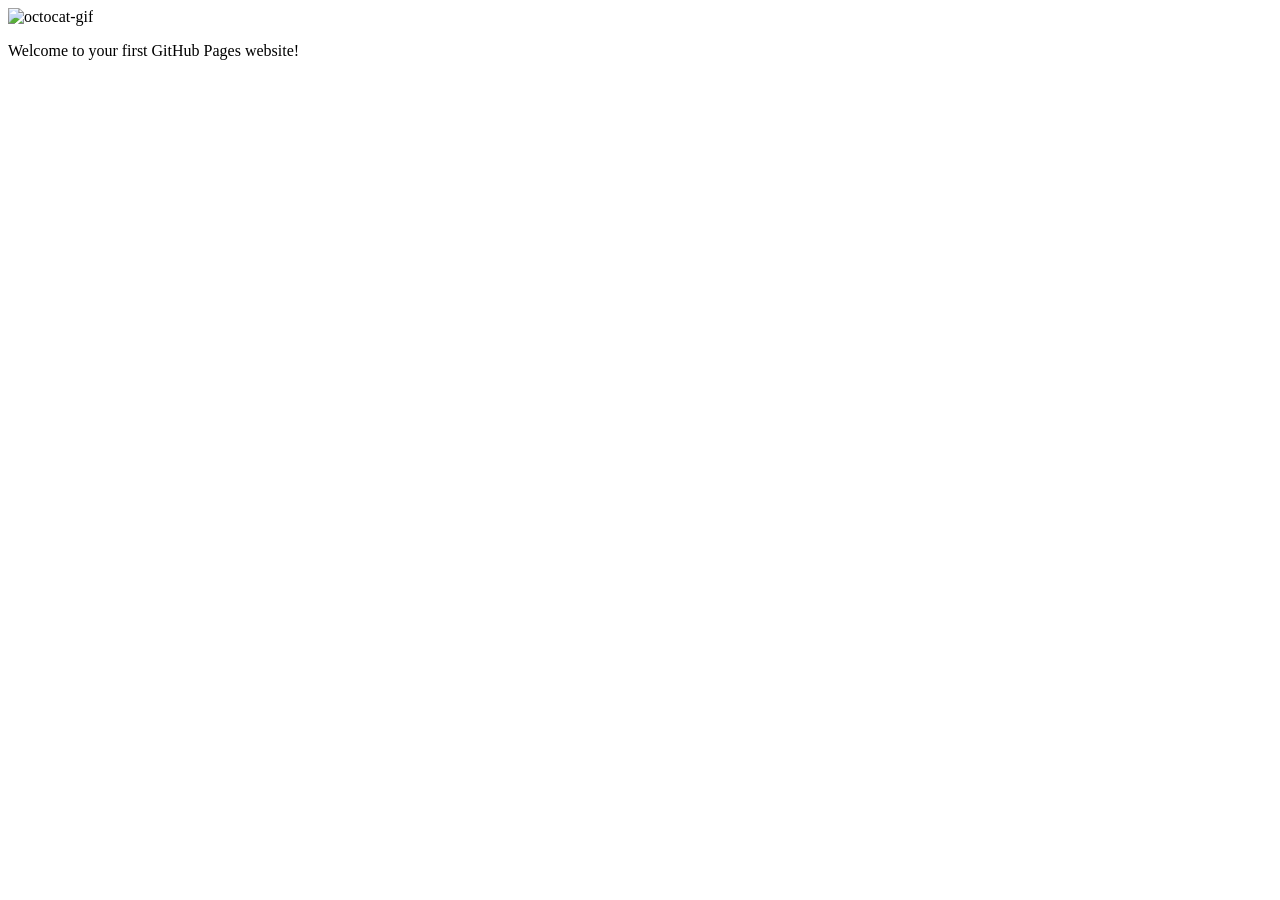
==== index.html @ 154609fc "Initial commit" ====
<!DOCTYPE html>

<html>
<head>
  <meta http-equiv="Content-Type" content="text/html; charset=utf-8"/>
  <title>my-first-website</title>
  <LINK href="styles.css" rel="stylesheet" type="text/css">
</head>

<body>

<img src="https://octodex.github.com/images/daftpunktocat-thomas.gif" id="octocat" alt="octocat-gif" />

<!-- Change this code here by copy and pasting your template on line 15 -->
<p>Welcome to your first GitHub Pages website!</p>

</body>
</html>
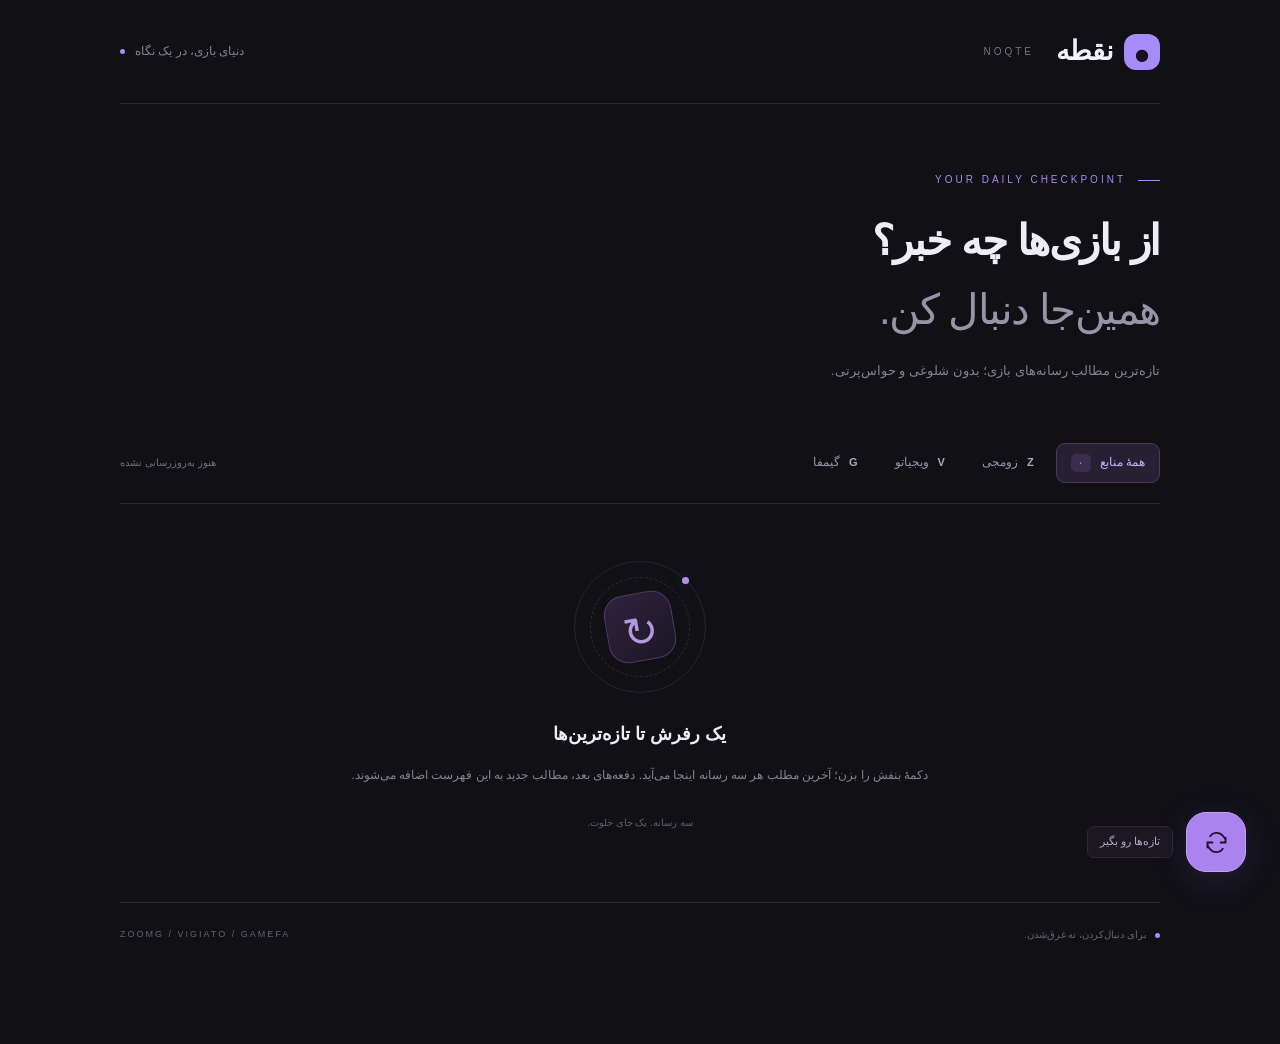
==== commit d8e88fea: "Add local Persian gaming news reader" ====
--- a/index.html
+++ b/index.html
@@ -1,18 +1,20 @@
-<!DOCTYPE html>
-
-<html>
+<!doctype html>
+<html lang="fa" dir="rtl">
 <head>
-  <meta http-equiv="Content-Type" content="text/html; charset=utf-8"/>
-  <title>my-first-website</title>
-  <LINK href="styles.css" rel="stylesheet" type="text/css">
+<meta charset="utf-8"><meta name="viewport" content="width=device-width, initial-scale=1">
+<meta name="theme-color" content="#101015"><title>نقطه • تازه‌های بازی</title>
+<link rel="stylesheet" href="styles.css"><script src="app.js" defer></script>
 </head>
-
 <body>
-
-<img src="https://octodex.github.com/images/daftpunktocat-thomas.gif" id="octocat" alt="octocat-gif" />
-
-<!-- Change this code here by copy and pasting your template on line 15 -->
-<p>Welcome to your first GitHub Pages website!</p>
-
-</body>
-</html>
+<div class="shell">
+<header><a class="brand" href="./" aria-label="نقطه، خانه"><span class="brand-icon">•</span> نقطه<span class="brand-en">NOQTE</span></a><span class="header-note">دنیای بازی، در یک نگاه<span class="live-dot"></span></span></header>
+<main>
+<section class="intro"><div class="eyebrow">YOUR DAILY CHECKPOINT <span></span></div><h1>از بازی‌ها چه خبر؟<span>همین‌جا دنبال کن.</span></h1><p>تازه‌ترین مطالب رسانه‌های بازی؛ بدون شلوغی و حواس‌پرتی.</p></section>
+<section class="toolbar" aria-label="فیلتر منابع"><div class="filters"><button class="filter active" data-filter="all" aria-pressed="true">همهٔ منابع <span id="total">۰</span></button><button class="filter" data-filter="Z" aria-pressed="false"><b>Z</b> زومجی</button><button class="filter" data-filter="V" aria-pressed="false"><b>V</b> ویجیاتو</button><button class="filter" data-filter="G" aria-pressed="false"><b>G</b> گیمفا</button></div><span class="update-time" id="update-time">هنوز به‌روزرسانی نشده</span></section>
+<div id="messages" role="status" aria-live="polite"></div>
+<section id="articles" class="articles" aria-label="مطالب"></section>
+<section id="empty" class="empty"><div class="empty-art"><span class="orbit orbit-one"></span><span class="orbit orbit-two"></span><span class="empty-symbol">↻</span><i></i></div><h2>یک رفرش تا تازه‌ترین‌ها</h2><p>دکمهٔ بنفش را بزن؛ آخرین مطلب هر سه رسانه اینجا می‌آید.<br>دفعه‌های بعد، مطالب جدید به این فهرست اضافه می‌شوند.</p><span class="empty-caption">سه رسانه. یک جای خلوت.</span></section>
+<footer><span><i></i> برای دنبال‌کردن، نه غرق‌شدن.</span><span>ZOOMG / VIGIATO / GAMEFA</span></footer>
+</main></div>
+<div class="refresh-wrap"><span id="refresh-label">تازه‌ها رو بگیر</span><button id="refresh" aria-label="دریافت مطالب جدید" title="دریافت مطالب جدید"><svg viewBox="0 0 24 24" fill="none" stroke="currentColor" stroke-width="1.7"><path d="M20 7v5h-5M4 17v-5h5"/><path d="M6.1 7a7 7 0 0 1 11.5-1L20 9M4 15l2.4 3A7 7 0 0 0 17.9 17"/></svg></button></div>
+</body></html>
--- a/styles.css
+++ b/styles.css
@@ -0,0 +1 @@
+:root{color-scheme:dark;--bg:#101015;--surface:#18181f;--muted:#85838f;--purple:#a78bfa;--border:#292731}*{box-sizing:border-box}body{margin:0;background:var(--bg);color:#eeecf5;font-family:Tahoma,Arial,sans-serif;font-size:14px;line-height:1.8}button,a{-webkit-tap-highlight-color:transparent}button{font:inherit;cursor:pointer}button:focus-visible,a:focus-visible{outline:2px solid var(--purple);outline-offset:5px}.shell{max-width:1120px;padding:0 40px;margin:auto}header{height:104px;display:flex;align-items:center;justify-content:space-between;border-bottom:1px solid var(--border)}.brand{display:flex;align-items:center;gap:10px;font-size:27px;font-weight:bold;color:#f5f1ff;text-decoration:none}.brand-icon{background:#a78bfa;color:#171020;border-radius:12px;width:36px;height:36px;display:grid;place-items:center;font-size:43px;line-height:1}.brand-en{font-size:10px;font-weight:normal;letter-spacing:3px;color:#777280;margin-right:12px}.header-note{display:flex;gap:10px;align-items:center;font-size:12px;color:var(--muted)}.live-dot,footer i{width:5px;height:5px;background:#a78bfa;border-radius:100%;display:inline-block}.intro{padding:67px 0 48px}.eyebrow{font-family:Arial,sans-serif;font-size:10px;letter-spacing:3px;color:var(--purple);display:flex;align-items:center;gap:12px;direction:ltr;justify-content:flex-end}.eyebrow span{width:22px;height:1px;background:var(--purple)}h1{font-size:42px;line-height:1.65;letter-spacing:-1.5px;margin:17px 0 14px}h1 span{display:block;color:#9993a7;font-weight:normal}.intro p{color:var(--muted);font-size:13px}.toolbar{display:flex;justify-content:space-between;align-items:center;gap:16px;border-bottom:1px solid var(--border);padding-bottom:20px}.filters{display:flex;gap:7px}.filter{border:1px solid transparent;background:transparent;border-radius:9px;color:#9b96a7;padding:8px 14px;font-size:12px;display:flex;gap:9px;align-items:center}.filter:hover{background:#202028}.filter.active{background:#262033;border-color:#4a365f;color:#c8afff}.filter b{font-family:Arial,sans-serif;font-size:11px;color:#b1a8bd}.filter span{font-family:Tahoma;font-size:10px;background:#3a2d4d;min-width:20px;border-radius:5px;padding:0 4px}.update-time{font-size:10px;color:#746f80;white-space:nowrap}.empty{text-align:center;padding:57px 0 70px}.empty-art{position:relative;width:132px;height:132px;margin:0 auto 25px;display:grid;place-items:center}.orbit{position:absolute;border:1px solid #292233;border-radius:100%;inset:0}.orbit-two{inset:16px;border-style:dashed;border-color:#31253f}.empty-symbol{display:grid;place-items:center;border:1px solid #51396c;border-radius:20px;background:linear-gradient(145deg,#30223e,#1b1724);color:#b497df;font-family:Arial;font-size:42px;width:68px;height:68px;transform:rotate(-10deg)}.empty-art i{position:absolute;top:16px;right:17px;width:7px;height:7px;background:#b292e7;border-radius:100%;box-shadow:0 0 16px #ac83ed55}.empty h2{font-size:18px;margin:0 0 10px}.empty p{color:var(--muted);font-size:12px;line-height:2.2}.empty-caption{display:block;color:#625b6d;font-size:10px;margin-top:26px}footer{display:flex;justify-content:space-between;color:#686371;font-size:10px;border-top:1px solid var(--border);padding:23px 0 100px}footer span:first-child{display:flex;align-items:center;gap:8px}footer span:last-child{font-family:Arial;letter-spacing:2px;font-size:9px}.refresh-wrap{position:fixed;right:34px;bottom:28px;display:flex;flex-direction:row-reverse;align-items:center;gap:13px;z-index:5}.refresh-wrap>span{background:#1b1822;border:1px solid #302739;border-radius:7px;padding:5px 12px;color:#b9a6d1;font-size:11px}#refresh{width:60px;height:60px;background:#ab83ef;color:#201230;border:1px solid #c4a0ff;border-radius:20px;box-shadow:0 8px 35px #8053cb33;display:grid;place-items:center;transition:transform .2s,background .2s}#refresh:hover{background:#bd9bf7;transform:translateY(-3px)}#refresh svg{width:27px;height:27px}#refresh:disabled{cursor:wait;opacity:.75}#refresh:disabled svg{animation:spin 1.2s linear infinite}@keyframes spin{to{transform:rotate(360deg)}}.articles{display:grid;grid-template-columns:1fr 1fr;gap:18px;padding:25px 0}.articles:empty{display:none}.card{display:flex;gap:12px;align-items:flex-start;padding:15px;background:#17161d;border:1px solid #29252f;border-radius:13px;transition:border-color .2s}.card:hover{border-color:#655077}.source-letter{flex-shrink:0;width:27px;height:29px;border:1px solid #483655;background:#2d223b;color:#c3a0f4;font: bold 14px/29px Arial;text-align:center;border-radius:7px}.story-link{flex:1;min-width:0;color:inherit;text-decoration:none}.image-wrap{height:155px;background:linear-gradient(125deg,#2f2440,#1e1c27);border-radius:8px;overflow:hidden;display:grid;place-items:center;color:#9c80be;font:30px Arial}.image-wrap img{width:100%;height:100%;object-fit:cover}.card h2{font-size:14px;line-height:2;margin:13px 0 9px;font-weight:normal}.card-meta{font-size:10px;color:#8f819d;display:flex;justify-content:space-between}.notice{background:#221d2b;border:1px solid #463254;border-radius:9px;padding:10px 15px;margin-top:16px;font-size:12px;color:#c7b3de}.notice.error{background:#2b2026;border-color:#52313f;color:#e0b4c5}[hidden]{display:none!important}@media(min-width:1500px){.shell{max-width:1200px}.intro{padding-top:80px}}@media(max-width:650px){.shell{padding:0 21px}header{height:82px}.header-note{font-size:10px}.brand-en{display:none}.intro{padding:44px 0 29px}h1{font-size:33px}.intro p{font-size:11px}.toolbar{align-items:flex-start;flex-direction:column;gap:12px}.filters{gap:3px;width:100%;justify-content:space-between}.filter{padding:7px 9px;font-size:11px}.empty{padding:40px 0}.empty p{font-size:11px}.articles{grid-template-columns:1fr}.image-wrap{height:190px}.refresh-wrap{right:20px;bottom:20px}#refresh{width:55px;height:55px;border-radius:18px}footer span:last-child{font-size:7px;letter-spacing:1px}}
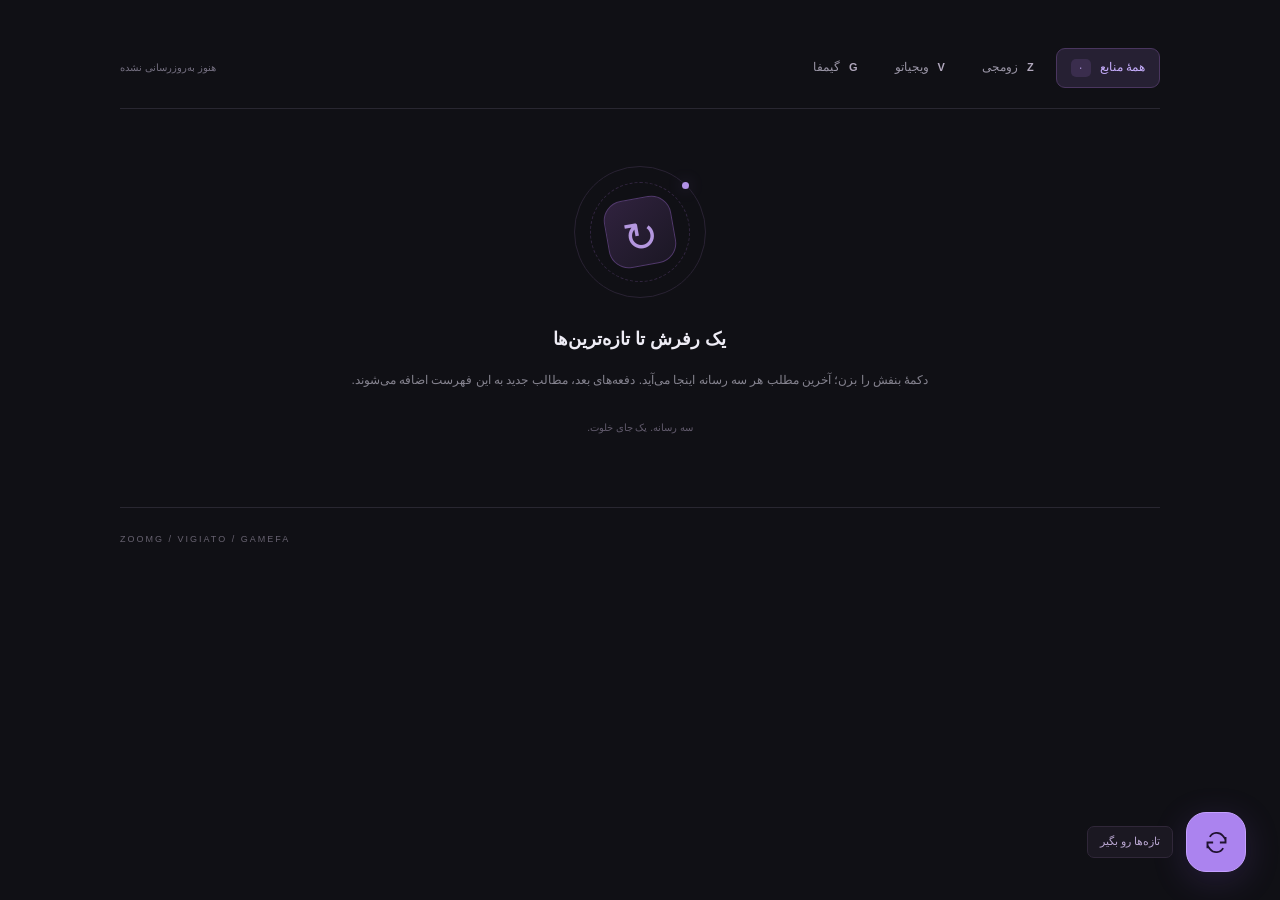
==== commit b84364a6: "Simplify layout and improve article images" ====
--- a/index.html
+++ b/index.html
@@ -2,19 +2,17 @@
 <html lang="fa" dir="rtl">
 <head>
 <meta charset="utf-8"><meta name="viewport" content="width=device-width, initial-scale=1">
-<meta name="theme-color" content="#101015"><title>نقطه • تازه‌های بازی</title>
+<meta name="theme-color" content="#101015"><title>تازه‌های بازی</title>
 <link rel="stylesheet" href="styles.css"><script src="app.js" defer></script>
 </head>
 <body>
 <div class="shell">
-<header><a class="brand" href="./" aria-label="نقطه، خانه"><span class="brand-icon">•</span> نقطه<span class="brand-en">NOQTE</span></a><span class="header-note">دنیای بازی، در یک نگاه<span class="live-dot"></span></span></header>
 <main>
-<section class="intro"><div class="eyebrow">YOUR DAILY CHECKPOINT <span></span></div><h1>از بازی‌ها چه خبر؟<span>همین‌جا دنبال کن.</span></h1><p>تازه‌ترین مطالب رسانه‌های بازی؛ بدون شلوغی و حواس‌پرتی.</p></section>
 <section class="toolbar" aria-label="فیلتر منابع"><div class="filters"><button class="filter active" data-filter="all" aria-pressed="true">همهٔ منابع <span id="total">۰</span></button><button class="filter" data-filter="Z" aria-pressed="false"><b>Z</b> زومجی</button><button class="filter" data-filter="V" aria-pressed="false"><b>V</b> ویجیاتو</button><button class="filter" data-filter="G" aria-pressed="false"><b>G</b> گیمفا</button></div><span class="update-time" id="update-time">هنوز به‌روزرسانی نشده</span></section>
 <div id="messages" role="status" aria-live="polite"></div>
 <section id="articles" class="articles" aria-label="مطالب"></section>
 <section id="empty" class="empty"><div class="empty-art"><span class="orbit orbit-one"></span><span class="orbit orbit-two"></span><span class="empty-symbol">↻</span><i></i></div><h2>یک رفرش تا تازه‌ترین‌ها</h2><p>دکمهٔ بنفش را بزن؛ آخرین مطلب هر سه رسانه اینجا می‌آید.<br>دفعه‌های بعد، مطالب جدید به این فهرست اضافه می‌شوند.</p><span class="empty-caption">سه رسانه. یک جای خلوت.</span></section>
-<footer><span><i></i> برای دنبال‌کردن، نه غرق‌شدن.</span><span>ZOOMG / VIGIATO / GAMEFA</span></footer>
+<footer><span>ZOOMG / VIGIATO / GAMEFA</span></footer>
 </main></div>
 <div class="refresh-wrap"><span id="refresh-label">تازه‌ها رو بگیر</span><button id="refresh" aria-label="دریافت مطالب جدید" title="دریافت مطالب جدید"><svg viewBox="0 0 24 24" fill="none" stroke="currentColor" stroke-width="1.7"><path d="M20 7v5h-5M4 17v-5h5"/><path d="M6.1 7a7 7 0 0 1 11.5-1L20 9M4 15l2.4 3A7 7 0 0 0 17.9 17"/></svg></button></div>
 </body></html>
--- a/styles.css
+++ b/styles.css
@@ -1 +1 @@
-:root{color-scheme:dark;--bg:#101015;--surface:#18181f;--muted:#85838f;--purple:#a78bfa;--border:#292731}*{box-sizing:border-box}body{margin:0;background:var(--bg);color:#eeecf5;font-family:Tahoma,Arial,sans-serif;font-size:14px;line-height:1.8}button,a{-webkit-tap-highlight-color:transparent}button{font:inherit;cursor:pointer}button:focus-visible,a:focus-visible{outline:2px solid var(--purple);outline-offset:5px}.shell{max-width:1120px;padding:0 40px;margin:auto}header{height:104px;display:flex;align-items:center;justify-content:space-between;border-bottom:1px solid var(--border)}.brand{display:flex;align-items:center;gap:10px;font-size:27px;font-weight:bold;color:#f5f1ff;text-decoration:none}.brand-icon{background:#a78bfa;color:#171020;border-radius:12px;width:36px;height:36px;display:grid;place-items:center;font-size:43px;line-height:1}.brand-en{font-size:10px;font-weight:normal;letter-spacing:3px;color:#777280;margin-right:12px}.header-note{display:flex;gap:10px;align-items:center;font-size:12px;color:var(--muted)}.live-dot,footer i{width:5px;height:5px;background:#a78bfa;border-radius:100%;display:inline-block}.intro{padding:67px 0 48px}.eyebrow{font-family:Arial,sans-serif;font-size:10px;letter-spacing:3px;color:var(--purple);display:flex;align-items:center;gap:12px;direction:ltr;justify-content:flex-end}.eyebrow span{width:22px;height:1px;background:var(--purple)}h1{font-size:42px;line-height:1.65;letter-spacing:-1.5px;margin:17px 0 14px}h1 span{display:block;color:#9993a7;font-weight:normal}.intro p{color:var(--muted);font-size:13px}.toolbar{display:flex;justify-content:space-between;align-items:center;gap:16px;border-bottom:1px solid var(--border);padding-bottom:20px}.filters{display:flex;gap:7px}.filter{border:1px solid transparent;background:transparent;border-radius:9px;color:#9b96a7;padding:8px 14px;font-size:12px;display:flex;gap:9px;align-items:center}.filter:hover{background:#202028}.filter.active{background:#262033;border-color:#4a365f;color:#c8afff}.filter b{font-family:Arial,sans-serif;font-size:11px;color:#b1a8bd}.filter span{font-family:Tahoma;font-size:10px;background:#3a2d4d;min-width:20px;border-radius:5px;padding:0 4px}.update-time{font-size:10px;color:#746f80;white-space:nowrap}.empty{text-align:center;padding:57px 0 70px}.empty-art{position:relative;width:132px;height:132px;margin:0 auto 25px;display:grid;place-items:center}.orbit{position:absolute;border:1px solid #292233;border-radius:100%;inset:0}.orbit-two{inset:16px;border-style:dashed;border-color:#31253f}.empty-symbol{display:grid;place-items:center;border:1px solid #51396c;border-radius:20px;background:linear-gradient(145deg,#30223e,#1b1724);color:#b497df;font-family:Arial;font-size:42px;width:68px;height:68px;transform:rotate(-10deg)}.empty-art i{position:absolute;top:16px;right:17px;width:7px;height:7px;background:#b292e7;border-radius:100%;box-shadow:0 0 16px #ac83ed55}.empty h2{font-size:18px;margin:0 0 10px}.empty p{color:var(--muted);font-size:12px;line-height:2.2}.empty-caption{display:block;color:#625b6d;font-size:10px;margin-top:26px}footer{display:flex;justify-content:space-between;color:#686371;font-size:10px;border-top:1px solid var(--border);padding:23px 0 100px}footer span:first-child{display:flex;align-items:center;gap:8px}footer span:last-child{font-family:Arial;letter-spacing:2px;font-size:9px}.refresh-wrap{position:fixed;right:34px;bottom:28px;display:flex;flex-direction:row-reverse;align-items:center;gap:13px;z-index:5}.refresh-wrap>span{background:#1b1822;border:1px solid #302739;border-radius:7px;padding:5px 12px;color:#b9a6d1;font-size:11px}#refresh{width:60px;height:60px;background:#ab83ef;color:#201230;border:1px solid #c4a0ff;border-radius:20px;box-shadow:0 8px 35px #8053cb33;display:grid;place-items:center;transition:transform .2s,background .2s}#refresh:hover{background:#bd9bf7;transform:translateY(-3px)}#refresh svg{width:27px;height:27px}#refresh:disabled{cursor:wait;opacity:.75}#refresh:disabled svg{animation:spin 1.2s linear infinite}@keyframes spin{to{transform:rotate(360deg)}}.articles{display:grid;grid-template-columns:1fr 1fr;gap:18px;padding:25px 0}.articles:empty{display:none}.card{display:flex;gap:12px;align-items:flex-start;padding:15px;background:#17161d;border:1px solid #29252f;border-radius:13px;transition:border-color .2s}.card:hover{border-color:#655077}.source-letter{flex-shrink:0;width:27px;height:29px;border:1px solid #483655;background:#2d223b;color:#c3a0f4;font: bold 14px/29px Arial;text-align:center;border-radius:7px}.story-link{flex:1;min-width:0;color:inherit;text-decoration:none}.image-wrap{height:155px;background:linear-gradient(125deg,#2f2440,#1e1c27);border-radius:8px;overflow:hidden;display:grid;place-items:center;color:#9c80be;font:30px Arial}.image-wrap img{width:100%;height:100%;object-fit:cover}.card h2{font-size:14px;line-height:2;margin:13px 0 9px;font-weight:normal}.card-meta{font-size:10px;color:#8f819d;display:flex;justify-content:space-between}.notice{background:#221d2b;border:1px solid #463254;border-radius:9px;padding:10px 15px;margin-top:16px;font-size:12px;color:#c7b3de}.notice.error{background:#2b2026;border-color:#52313f;color:#e0b4c5}[hidden]{display:none!important}@media(min-width:1500px){.shell{max-width:1200px}.intro{padding-top:80px}}@media(max-width:650px){.shell{padding:0 21px}header{height:82px}.header-note{font-size:10px}.brand-en{display:none}.intro{padding:44px 0 29px}h1{font-size:33px}.intro p{font-size:11px}.toolbar{align-items:flex-start;flex-direction:column;gap:12px}.filters{gap:3px;width:100%;justify-content:space-between}.filter{padding:7px 9px;font-size:11px}.empty{padding:40px 0}.empty p{font-size:11px}.articles{grid-template-columns:1fr}.image-wrap{height:190px}.refresh-wrap{right:20px;bottom:20px}#refresh{width:55px;height:55px;border-radius:18px}footer span:last-child{font-size:7px;letter-spacing:1px}}
+:root{color-scheme:dark;--bg:#101015;--surface:#18181f;--muted:#85838f;--purple:#a78bfa;--border:#292731}*{box-sizing:border-box}body{margin:0;background:var(--bg);color:#eeecf5;font-family:Tahoma,Arial,sans-serif;font-size:14px;line-height:1.8}button,a{-webkit-tap-highlight-color:transparent}button{font:inherit;cursor:pointer}button:focus-visible,a:focus-visible{outline:2px solid var(--purple);outline-offset:5px}.shell{max-width:1120px;padding:0 40px;margin:auto}main{padding-top:48px}.toolbar{display:flex;justify-content:space-between;align-items:center;gap:16px;border-bottom:1px solid var(--border);padding-bottom:20px}.filters{display:flex;gap:7px}.filter{border:1px solid transparent;background:transparent;border-radius:9px;color:#9b96a7;padding:8px 14px;font-size:12px;display:flex;gap:9px;align-items:center}.filter:hover{background:#202028}.filter.active{background:#262033;border-color:#4a365f;color:#c8afff}.filter b{font-family:Arial,sans-serif;font-size:11px;color:#b1a8bd}.filter span{font-family:Tahoma;font-size:10px;background:#3a2d4d;min-width:20px;border-radius:5px;padding:0 4px}.update-time{font-size:10px;color:#746f80;white-space:nowrap}.empty{text-align:center;padding:57px 0 70px}.empty-art{position:relative;width:132px;height:132px;margin:0 auto 25px;display:grid;place-items:center}.orbit{position:absolute;border:1px solid #292233;border-radius:100%;inset:0}.orbit-two{inset:16px;border-style:dashed;border-color:#31253f}.empty-symbol{display:grid;place-items:center;border:1px solid #51396c;border-radius:20px;background:linear-gradient(145deg,#30223e,#1b1724);color:#b497df;font-family:Arial;font-size:42px;width:68px;height:68px;transform:rotate(-10deg)}.empty-art i{position:absolute;top:16px;right:17px;width:7px;height:7px;background:#b292e7;border-radius:100%;box-shadow:0 0 16px #ac83ed55}.empty h2{font-size:18px;margin:0 0 10px}.empty p{color:var(--muted);font-size:12px;line-height:2.2}.empty-caption{display:block;color:#625b6d;font-size:10px;margin-top:26px}footer{display:flex;justify-content:flex-end;color:#686371;font-family:Arial,sans-serif;letter-spacing:2px;font-size:9px;border-top:1px solid var(--border);padding:23px 0 100px}.refresh-wrap{position:fixed;right:34px;bottom:28px;display:flex;flex-direction:row-reverse;align-items:center;gap:13px;z-index:5}.refresh-wrap>span{background:#1b1822;border:1px solid #302739;border-radius:7px;padding:5px 12px;color:#b9a6d1;font-size:11px}#refresh{width:60px;height:60px;background:#ab83ef;color:#201230;border:1px solid #c4a0ff;border-radius:20px;box-shadow:0 8px 35px #8053cb33;display:grid;place-items:center;transition:transform .2s,background .2s}#refresh:hover{background:#bd9bf7;transform:translateY(-3px)}#refresh svg{width:27px;height:27px}#refresh:disabled{cursor:wait;opacity:.75}#refresh:disabled svg{animation:spin 1.2s linear infinite}@keyframes spin{to{transform:rotate(360deg)}}.articles{display:grid;grid-template-columns:1fr 1fr;gap:18px;padding:25px 0}.articles:empty{display:none}.card{display:flex;gap:12px;align-items:flex-start;padding:15px;background:#17161d;border:1px solid #29252f;border-radius:13px;transition:border-color .2s}.card:hover{border-color:#655077}.source-letter{flex-shrink:0;width:27px;height:29px;border:1px solid #483655;background:#2d223b;color:#c3a0f4;font:bold 14px/29px Arial;text-align:center;border-radius:7px}.story-link{flex:1;min-width:0;color:inherit;text-decoration:none}.image-wrap{height:155px;background:linear-gradient(125deg,#2f2440,#1e1c27);border-radius:8px;overflow:hidden;display:grid;place-items:center;color:#9c80be;font:30px Arial}.image-wrap img{width:100%;height:100%;object-fit:cover}.card h2{font-size:14px;line-height:2;margin:13px 0 9px;font-weight:normal}.card-meta{font-size:10px;color:#8f819d;display:flex;justify-content:space-between}.notice{background:#221d2b;border:1px solid #463254;border-radius:9px;padding:10px 15px;margin-top:16px;font-size:12px;color:#c7b3de}.notice.error{background:#2b2026;border-color:#52313f;color:#e0b4c5}[hidden]{display:none!important}@media(min-width:1500px){.shell{max-width:1200px}}@media(max-width:650px){.shell{padding:0 21px}main{padding-top:25px}.toolbar{align-items:flex-start;flex-direction:column;gap:12px}.filters{gap:3px;width:100%;justify-content:space-between}.filter{padding:7px 9px;font-size:11px}.empty{padding:40px 0}.empty p{font-size:11px}.articles{grid-template-columns:1fr}.image-wrap{height:190px}.refresh-wrap{right:20px;bottom:20px}#refresh{width:55px;height:55px;border-radius:18px}footer{font-size:7px;letter-spacing:1px}}
